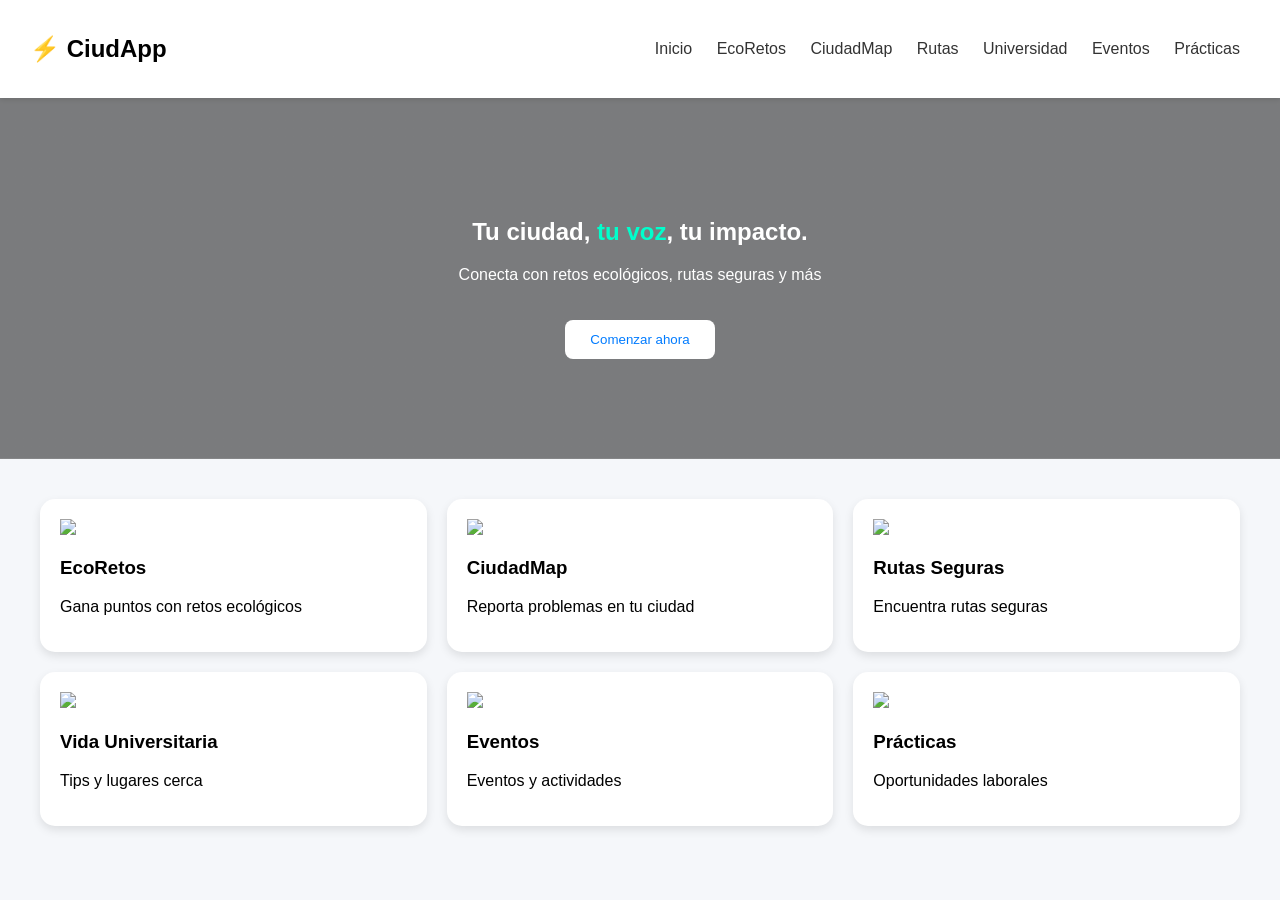
==== index.html @ 58518c66 "Proyecto inicial con estructura base" ====
<!DOCTYPE html>
<html lang="es">
<head>
  <meta charset="UTF-8">
  <title>CiudApp</title>
  <link rel="stylesheet" href="styles.css">
</head>
<body>

  
  <header class="navbar">
    <h2>⚡ CiudApp</h2>
    <nav>
      <a href="#">Inicio</a>
      <a href="#">EcoRetos</a>
      <a href="#">CiudadMap</a>
      <a href="#">Rutas</a>
      <a href="#">Universidad</a>
      <a href="#">Eventos</a>
      <a href="#">Prácticas</a>
    </nav>
  </header>

 
  <section class="hero">
    <h1>Tu ciudad, <span>tu voz</span>, tu impacto.</h1>
    <p>Conecta con retos ecológicos, rutas seguras y más</p>
    <button>Comenzar ahora</button>
  </section>

 
  <section class="cards">

  <div class="card">
    <img src="img/eco.jpg">
    <h3>EcoRetos</h3>
    <p>Gana puntos con retos ecológicos</p>
  </div>

  <div class="card">
    <img src="img/map.jpg">
    <h3>CiudadMap</h3>
    <p>Reporta problemas en tu ciudad</p>
  </div>

  <div class="card">
    <img src="img/ruta.jpg">
    <h3>Rutas Seguras</h3>
    <p>Encuentra rutas seguras</p>
  </div>

  <div class="card">
    <img src="img/uni.jpg">
    <h3>Vida Universitaria</h3>
    <p>Tips y lugares cerca</p>
  </div>

  <div class="card">
    <img src="img/eventos.jpg">
    <h3>Eventos</h3>
    <p>Eventos y actividades</p>
  </div>

  <div class="card">
    <img src="img/practicas.jpg">
    <h3>Prácticas</h3>
    <p>Oportunidades laborales</p>
  </div>

</section>

</body>
</html>
---- styles.css ----
body {
  margin: 0;
  font-family: Arial, sans-serif;
  background: #f5f7fa;
}


.navbar {
  display: flex;
  justify-content: space-between;
  align-items: center;
  background: white;
  padding: 15px 30px;
  box-shadow: 0 2px 5px rgba(0,0,0,0.1);
}

.navbar nav a {
  margin: 0 10px;
  text-decoration: none;
  color: #333;
}


.hero {
  background: 
    linear-gradient(rgba(0,0,0,0.5), rgba(0,0,0,0.5)),
    url("img/hero.jpg");
    
  background-size: cover;
  background-position: center;

  color: white;
  padding: 100px 40px;
  text-align: center;
}

.hero span {
  color: #00ffcc;
}

.hero button {
  margin-top: 20px;
  padding: 12px 25px;
  border: none;
  background: white;
  color: #007bff;
  border-radius: 8px;
  cursor: pointer;
}


.cards {
  display: grid;
  grid-template-columns: repeat(3, 1fr);
  gap: 20px;
  padding: 40px;
}

.card {
  background: white;
  padding: 20px;
  border-radius: 15px;
  box-shadow: 0 4px 10px rgba(0,0,0,0.1);
  transition: 0.3s;
}

.card:hover {
  transform: scale(1.05);
}
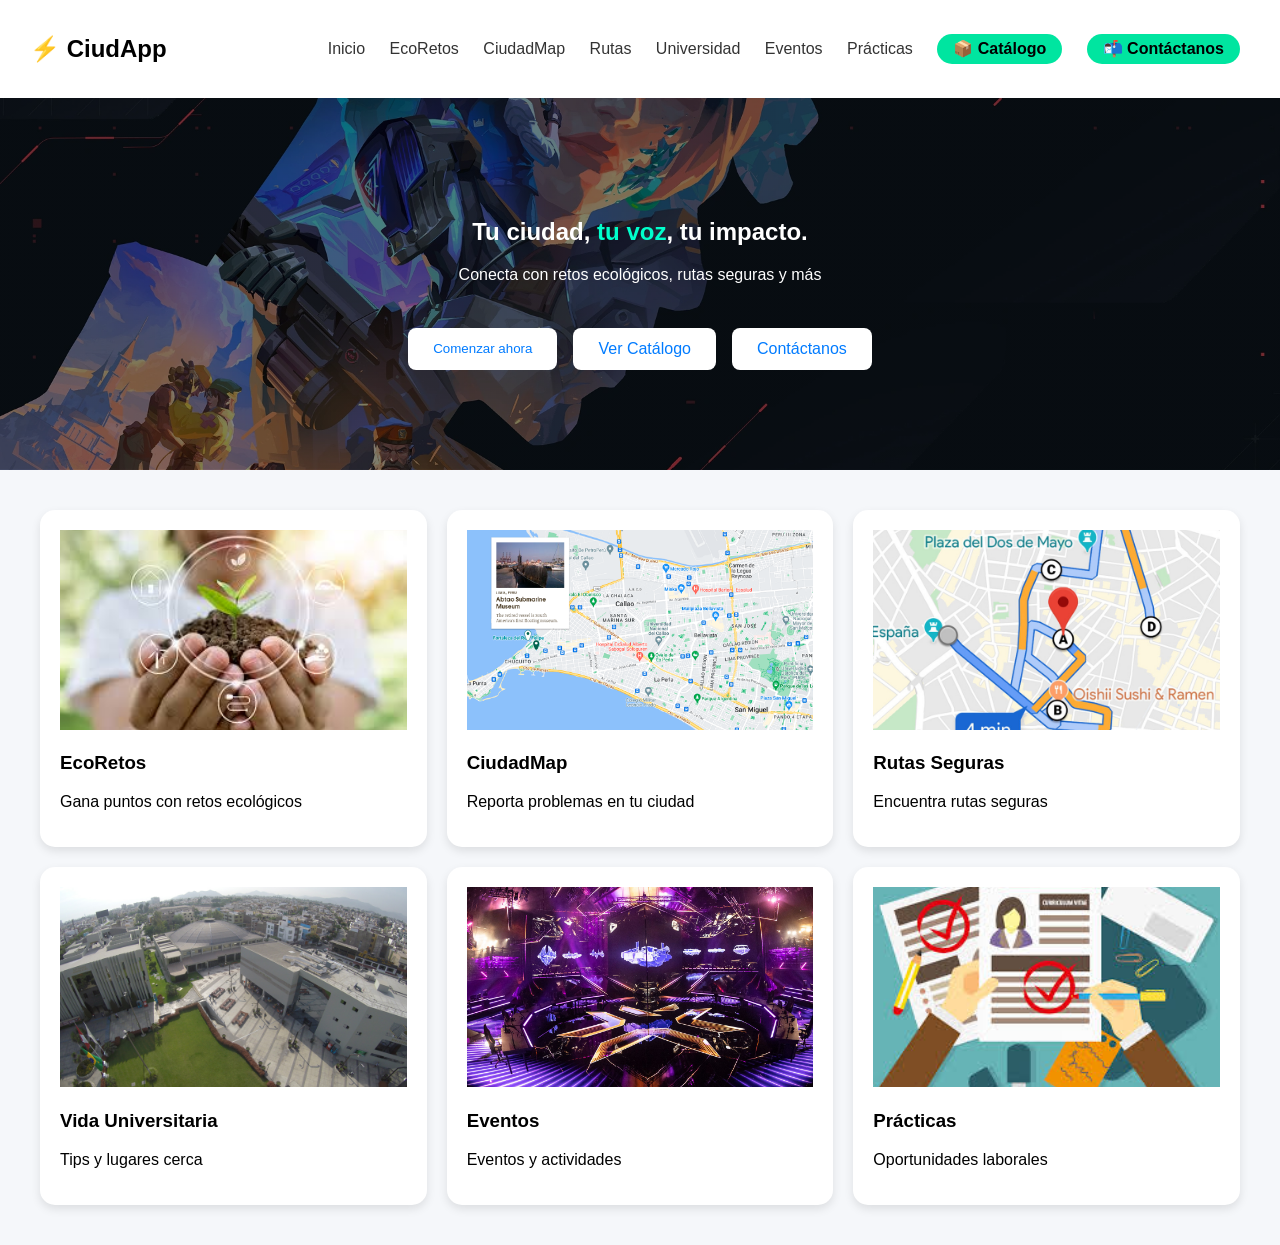
==== commit 84c97c88: "feat: actualizar archivos y agregar imágenes" ====
--- a/index.html
+++ b/index.html
@@ -7,7 +7,6 @@
 </head>
 <body>
 
-  
   <header class="navbar">
     <h2>⚡ CiudApp</h2>
     <nav>
@@ -18,56 +17,53 @@
       <a href="#">Universidad</a>
       <a href="#">Eventos</a>
       <a href="#">Prácticas</a>
+      <a href="catalogo.html" class="nav-btn">📦 Catálogo</a>
+      <a href="contactanos.html" class="nav-btn">📬 Contáctanos</a>
     </nav>
   </header>
 
- 
   <section class="hero">
     <h1>Tu ciudad, <span>tu voz</span>, tu impacto.</h1>
     <p>Conecta con retos ecológicos, rutas seguras y más</p>
-    <button>Comenzar ahora</button>
+    <div class="hero-buttons">
+      <button onclick="window.location.href='login.html'">Comenzar ahora</button>
+      <button class="btn-outline" onclick="window.location.href='catalogo.html'">Ver Catálogo</button>
+      <button class="btn-outline" onclick="window.location.href='contactanos.html'">Contáctanos</button>
+    </div>
   </section>
 
- 
   <section class="cards">
-
-  <div class="card">
-    <img src="img/eco.jpg">
-    <h3>EcoRetos</h3>
-    <p>Gana puntos con retos ecológicos</p>
-  </div>
-
-  <div class="card">
-    <img src="img/map.jpg">
-    <h3>CiudadMap</h3>
-    <p>Reporta problemas en tu ciudad</p>
-  </div>
-
-  <div class="card">
-    <img src="img/ruta.jpg">
-    <h3>Rutas Seguras</h3>
-    <p>Encuentra rutas seguras</p>
-  </div>
-
-  <div class="card">
-    <img src="img/uni.jpg">
-    <h3>Vida Universitaria</h3>
-    <p>Tips y lugares cerca</p>
-  </div>
-
-  <div class="card">
-    <img src="img/eventos.jpg">
-    <h3>Eventos</h3>
-    <p>Eventos y actividades</p>
-  </div>
-
-  <div class="card">
-    <img src="img/practicas.jpg">
-    <h3>Prácticas</h3>
-    <p>Oportunidades laborales</p>
-  </div>
-
-</section>
+    <div class="card">
+      <img src="img/eco.jpg">
+      <h3>EcoRetos</h3>
+      <p>Gana puntos con retos ecológicos</p>
+    </div>
+    <div class="card">
+      <img src="img/map.jpg">
+      <h3>CiudadMap</h3>
+      <p>Reporta problemas en tu ciudad</p>
+    </div>
+    <div class="card">
+      <img src="img/ruta.jpg">
+      <h3>Rutas Seguras</h3>
+      <p>Encuentra rutas seguras</p>
+    </div>
+    <div class="card">
+      <img src="img/uni.jpg">
+      <h3>Vida Universitaria</h3>
+      <p>Tips y lugares cerca</p>
+    </div>
+    <div class="card">
+      <img src="img/eventos.jpg">
+      <h3>Eventos</h3>
+      <p>Eventos y actividades</p>
+    </div>
+    <div class="card">
+      <img src="img/practicas.jpg">
+      <h3>Prácticas</h3>
+      <p>Oportunidades laborales</p>
+    </div>
+  </section>
 
 </body>
 </html>
--- a/styles.css
+++ b/styles.css
@@ -66,4 +66,83 @@
 
 .card:hover {
   transform: scale(1.05);
+}
+
+
+
+.nav-btn {
+  background: #00e5a0;
+  color: #000 !important;
+  padding: 0.4rem 1rem;
+  border-radius: 20px;
+  font-weight: bold;
+  transition: background 0.2s;
+}
+.nav-btn:hover {
+  background: #00c488;
+}
+
+
+.hero-buttons {
+  display: flex;
+  gap: 1rem;
+  justify-content: center;
+  flex-wrap: wrap;
+  margin-top: 1.5rem;
+}
+.btn-outline {
+  background: transparent;
+  color: white;
+  border: 2px solid white;
+  padding: 0.7rem 1.5rem;
+  border-radius: 8px;
+  font-size: 1rem;
+  cursor: pointer;
+  transition: all 0.2s;
+}
+.btn-outline:hover {
+  background: white;
+  color: #111;
+}
+
+
+.nav-btn {
+  background: #00e5a0;
+  color: #000 !important;
+  padding: 0.4rem 1rem;
+  border-radius: 20px;
+  font-weight: bold;
+  transition: background 0.2s;
+}
+.nav-btn:hover {
+  background: #00c488;
+}
+
+
+.hero-buttons {
+  display: flex;
+  gap: 1rem;
+  justify-content: center;
+  flex-wrap: wrap;
+  margin-top: 1.5rem;
+}
+.btn-outline {
+  background: transparent;
+  color: white;
+  border: 2px solid white;
+  padding: 0.7rem 1.5rem;
+  border-radius: 8px;
+  font-size: 1rem;
+  cursor: pointer;
+  transition: all 0.2s;
+}
+.btn-outline:hover {
+  background: white;
+  color: #111;
+}
+
+.card img {
+  width: 100%;
+  height: 200px;
+  object-fit: cover;
 }
